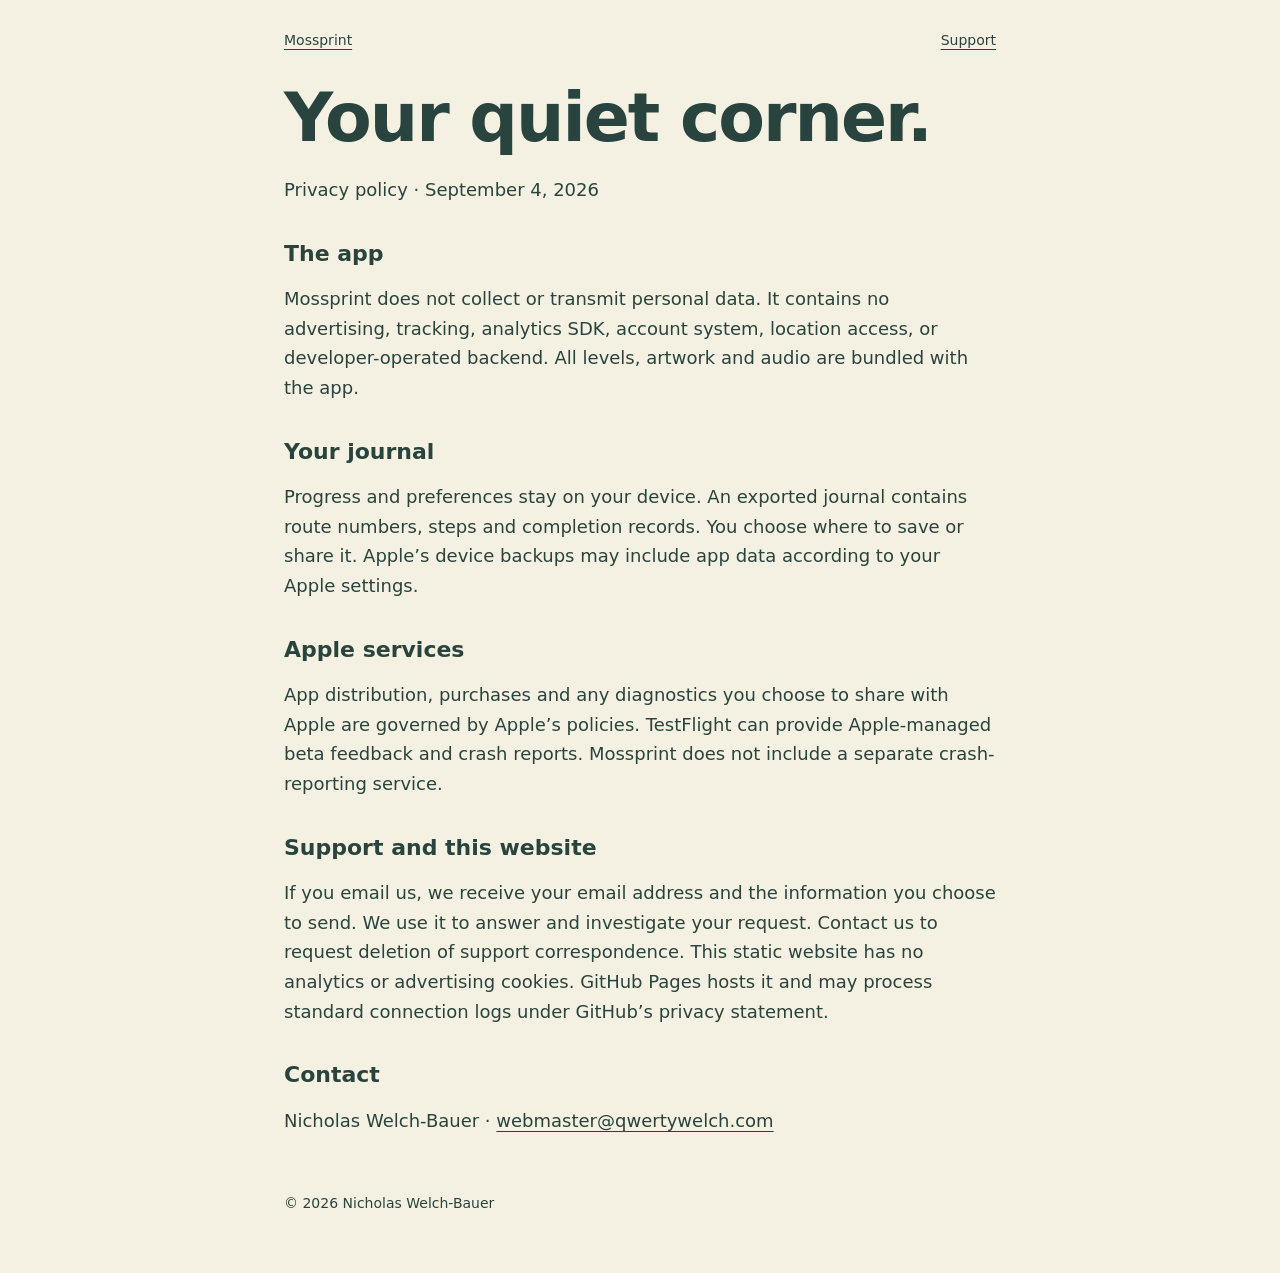
==== privacy.html @ cba482c4 "Publish Mossprint support and privacy pages" ====
<!doctype html><html lang="en"><meta charset="utf-8"><meta name="viewport" content="width=device-width,initial-scale=1"><title>Mossprint Privacy</title><link rel="stylesheet" href="style.css"><main><nav><a href="index.html">Mossprint</a><a href="support.html">Support</a></nav><h1>Your quiet corner.</h1><p>Privacy policy · September 4, 2026</p><h2>The app</h2><p>Mossprint does not collect or transmit personal data. It contains no advertising, tracking, analytics SDK, account system, location access, or developer-operated backend. All levels, artwork and audio are bundled with the app.</p><h2>Your journal</h2><p>Progress and preferences stay on your device. An exported journal contains route numbers, steps and completion records. You choose where to save or share it. Apple’s device backups may include app data according to your Apple settings.</p><h2>Apple services</h2><p>App distribution, purchases and any diagnostics you choose to share with Apple are governed by Apple’s policies. TestFlight can provide Apple-managed beta feedback and crash reports. Mossprint does not include a separate crash-reporting service.</p><h2>Support and this website</h2><p>If you email us, we receive your email address and the information you choose to send. We use it to answer and investigate your request. Contact us to request deletion of support correspondence. This static website has no analytics or advertising cookies. GitHub Pages hosts it and may process standard connection logs under GitHub’s privacy statement.</p><h2>Contact</h2><p>Nicholas Welch-Bauer · <a href="mailto:webmaster@qwertywelch.com">webmaster@qwertywelch.com</a></p><footer>© 2026 Nicholas Welch-Bauer</footer></main></html>
---- style.css ----
:root{color-scheme:light;font-family:system-ui,-apple-system,sans-serif;color:#29443e;background:#f5f1e2}*{box-sizing:border-box}body{margin:0}main{max-width:760px;margin:auto;padding:32px 24px 56px}nav{display:flex;justify-content:space-between;gap:20px;margin-bottom:30px;font-size:14px}nav strong{letter-spacing:3px}.hero{width:100%;border-radius:90px 90px 16px 16px}h1{font-size:clamp(40px,9vw,68px);letter-spacing:-2px;margin:30px 0 12px}h2{font-size:22px;margin-top:36px}p{font-size:18px;line-height:1.65}.lead{font-size:24px}a{color:inherit;text-underline-offset:4px}.button{display:inline-block;background:#29443e;color:#f5f1e2;padding:16px 22px;border-radius:14px;text-decoration:none}footer{margin-top:56px;font-size:14px;line-height:1.8}a:focus-visible{outline:3px solid #a15132;outline-offset:5px}
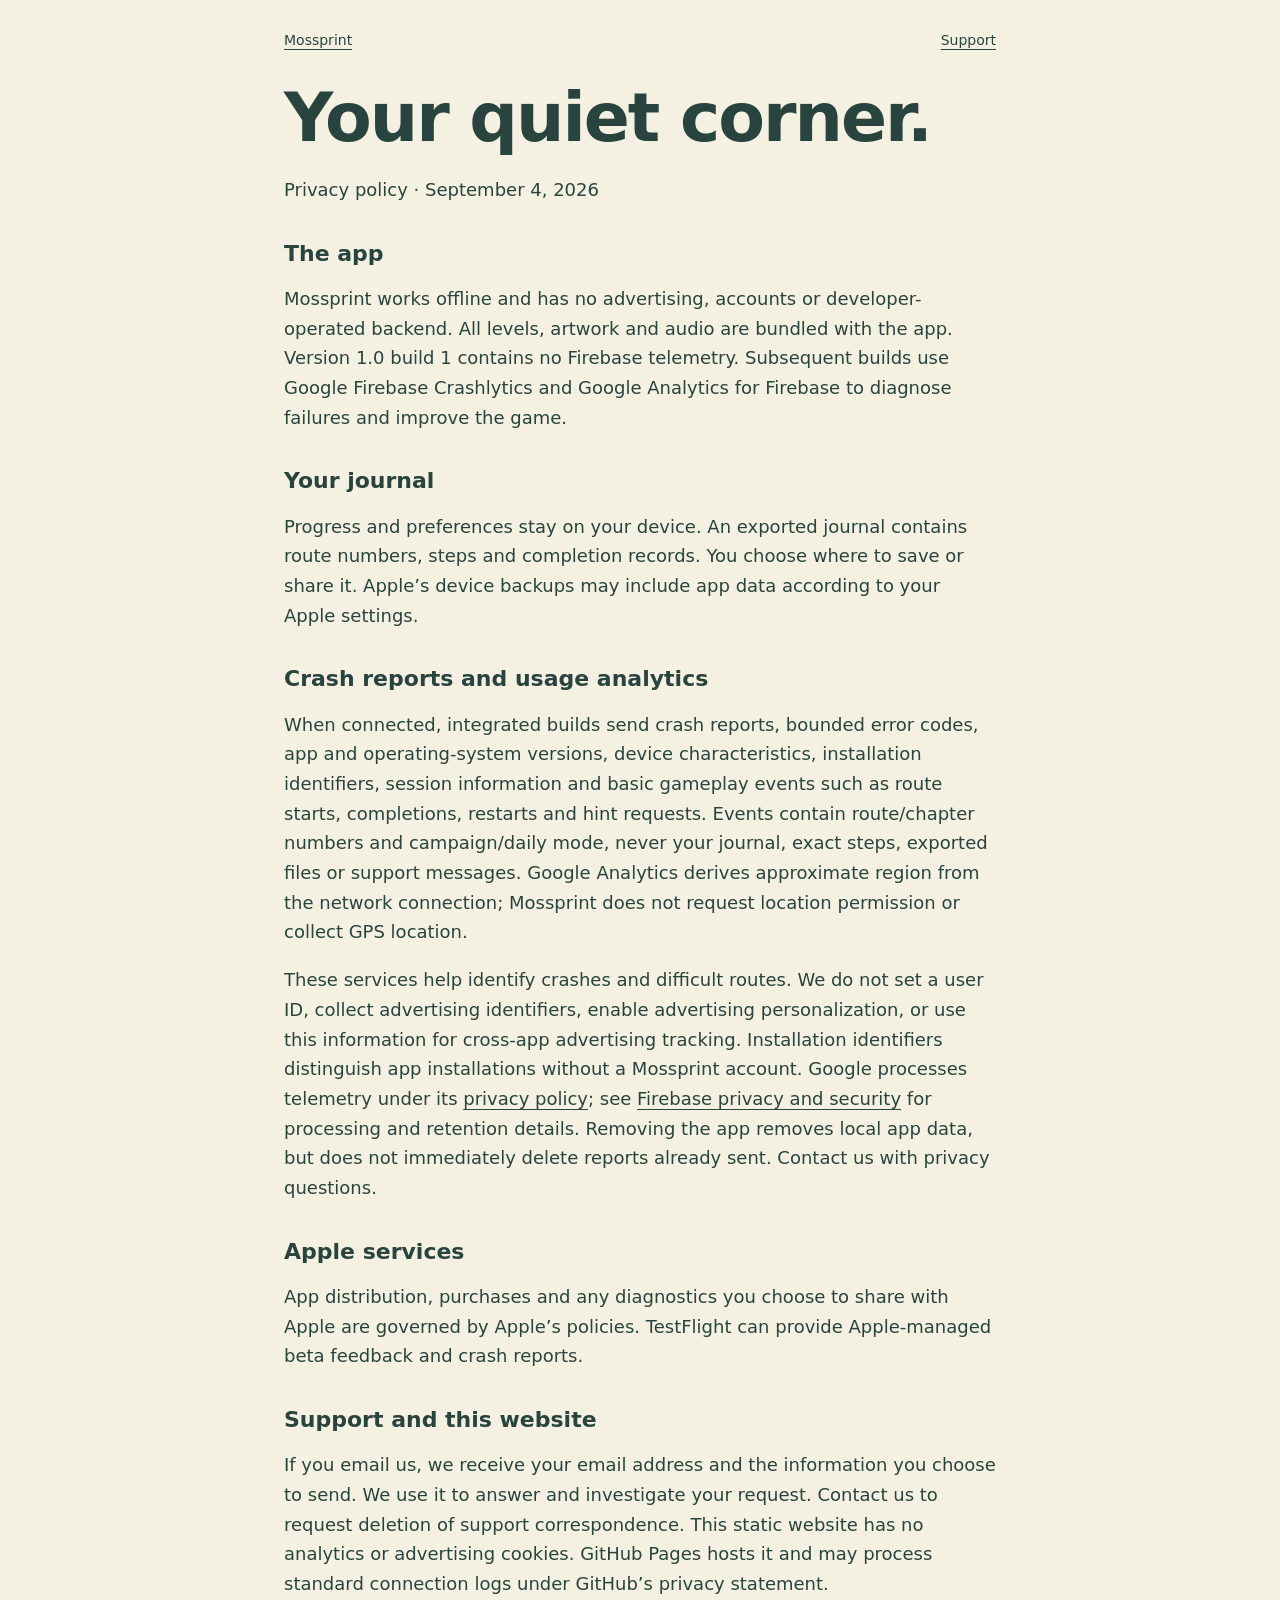
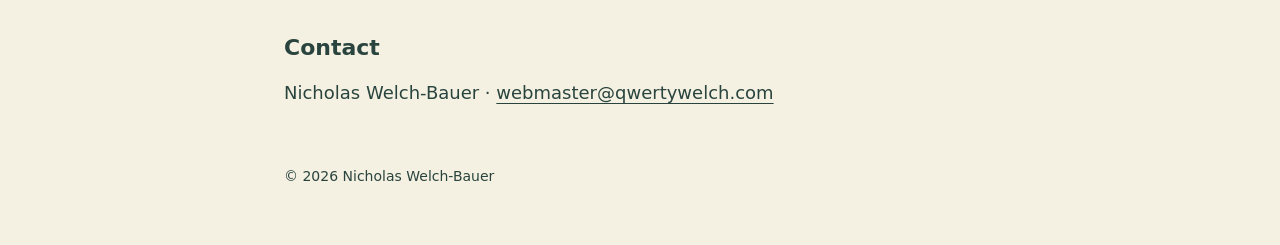
==== commit bf856d2f: "Disclose Mossprint Firebase crash reporting and analytics" ====
--- a/privacy.html
+++ b/privacy.html
@@ -1 +1 @@
-<!doctype html><html lang="en"><meta charset="utf-8"><meta name="viewport" content="width=device-width,initial-scale=1"><title>Mossprint Privacy</title><link rel="stylesheet" href="style.css"><main><nav><a href="index.html">Mossprint</a><a href="support.html">Support</a></nav><h1>Your quiet corner.</h1><p>Privacy policy · September 4, 2026</p><h2>The app</h2><p>Mossprint does not collect or transmit personal data. It contains no advertising, tracking, analytics SDK, account system, location access, or developer-operated backend. All levels, artwork and audio are bundled with the app.</p><h2>Your journal</h2><p>Progress and preferences stay on your device. An exported journal contains route numbers, steps and completion records. You choose where to save or share it. Apple’s device backups may include app data according to your Apple settings.</p><h2>Apple services</h2><p>App distribution, purchases and any diagnostics you choose to share with Apple are governed by Apple’s policies. TestFlight can provide Apple-managed beta feedback and crash reports. Mossprint does not include a separate crash-reporting service.</p><h2>Support and this website</h2><p>If you email us, we receive your email address and the information you choose to send. We use it to answer and investigate your request. Contact us to request deletion of support correspondence. This static website has no analytics or advertising cookies. GitHub Pages hosts it and may process standard connection logs under GitHub’s privacy statement.</p><h2>Contact</h2><p>Nicholas Welch-Bauer · <a href="mailto:webmaster@qwertywelch.com">webmaster@qwertywelch.com</a></p><footer>© 2026 Nicholas Welch-Bauer</footer></main></html>
+<!doctype html><html lang="en"><meta charset="utf-8"><meta name="viewport" content="width=device-width,initial-scale=1"><title>Mossprint Privacy</title><link rel="stylesheet" href="style.css"><main><nav><a href="index.html">Mossprint</a><a href="support.html">Support</a></nav><h1>Your quiet corner.</h1><p>Privacy policy · September 4, 2026</p><h2>The app</h2><p>Mossprint works offline and has no advertising, accounts or developer-operated backend. All levels, artwork and audio are bundled with the app. Version 1.0 build 1 contains no Firebase telemetry. Subsequent builds use Google Firebase Crashlytics and Google Analytics for Firebase to diagnose failures and improve the game.</p><h2>Your journal</h2><p>Progress and preferences stay on your device. An exported journal contains route numbers, steps and completion records. You choose where to save or share it. Apple’s device backups may include app data according to your Apple settings.</p><h2>Crash reports and usage analytics</h2><p>When connected, integrated builds send crash reports, bounded error codes, app and operating-system versions, device characteristics, installation identifiers, session information and basic gameplay events such as route starts, completions, restarts and hint requests. Events contain route/chapter numbers and campaign/daily mode, never your journal, exact steps, exported files or support messages. Google Analytics derives approximate region from the network connection; Mossprint does not request location permission or collect GPS location.</p><p>These services help identify crashes and difficult routes. We do not set a user ID, collect advertising identifiers, enable advertising personalization, or use this information for cross-app advertising tracking. Installation identifiers distinguish app installations without a Mossprint account. Google processes telemetry under its <a href="https://policies.google.com/privacy">privacy policy</a>; see <a href="https://firebase.google.com/support/privacy">Firebase privacy and security</a> for processing and retention details. Removing the app removes local app data, but does not immediately delete reports already sent. Contact us with privacy questions.</p><h2>Apple services</h2><p>App distribution, purchases and any diagnostics you choose to share with Apple are governed by Apple’s policies. TestFlight can provide Apple-managed beta feedback and crash reports.</p><h2>Support and this website</h2><p>If you email us, we receive your email address and the information you choose to send. We use it to answer and investigate your request. Contact us to request deletion of support correspondence. This static website has no analytics or advertising cookies. GitHub Pages hosts it and may process standard connection logs under GitHub’s privacy statement.</p><h2>Contact</h2><p>Nicholas Welch-Bauer · <a href="mailto:webmaster@qwertywelch.com">webmaster@qwertywelch.com</a></p><footer>© 2026 Nicholas Welch-Bauer</footer></main></html>
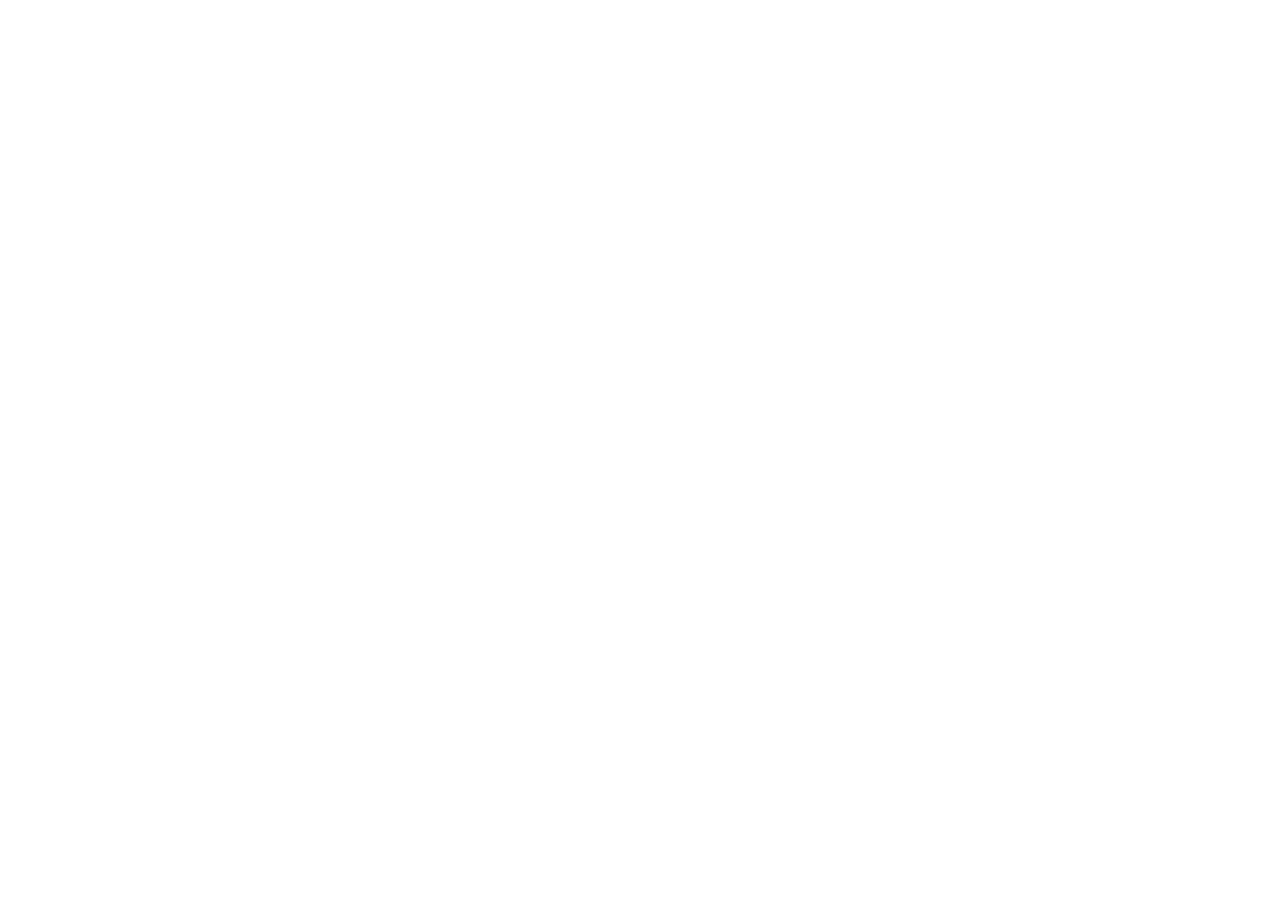
==== commit a9318859: "Redirect to the new home on nshortn.com These pages now live on Cloudflare at <app>.nshortn.com; eac" ====
--- a/privacy.html
+++ b/privacy.html
@@ -1 +1,15 @@
-<!doctype html><html lang="en"><meta charset="utf-8"><meta name="viewport" content="width=device-width,initial-scale=1"><title>Mossprint Privacy</title><link rel="stylesheet" href="style.css"><main><nav><a href="index.html">Mossprint</a><a href="support.html">Support</a></nav><h1>Your quiet corner.</h1><p>Privacy policy · September 4, 2026</p><h2>The app</h2><p>Mossprint works offline and has no advertising, accounts or developer-operated backend. All levels, artwork and audio are bundled with the app. Version 1.0 build 1 contains no Firebase telemetry. Subsequent builds use Google Firebase Crashlytics and Google Analytics for Firebase to diagnose failures and improve the game.</p><h2>Your journal</h2><p>Progress and preferences stay on your device. An exported journal contains route numbers, steps and completion records. You choose where to save or share it. Apple’s device backups may include app data according to your Apple settings.</p><h2>Crash reports and usage analytics</h2><p>When connected, integrated builds send crash reports, bounded error codes, app and operating-system versions, device characteristics, installation identifiers, session information and basic gameplay events such as route starts, completions, restarts and hint requests. Events contain route/chapter numbers and campaign/daily mode, never your journal, exact steps, exported files or support messages. Google Analytics derives approximate region from the network connection; Mossprint does not request location permission or collect GPS location.</p><p>These services help identify crashes and difficult routes. We do not set a user ID, collect advertising identifiers, enable advertising personalization, or use this information for cross-app advertising tracking. Installation identifiers distinguish app installations without a Mossprint account. Google processes telemetry under its <a href="https://policies.google.com/privacy">privacy policy</a>; see <a href="https://firebase.google.com/support/privacy">Firebase privacy and security</a> for processing and retention details. Removing the app removes local app data, but does not immediately delete reports already sent. Contact us with privacy questions.</p><h2>Apple services</h2><p>App distribution, purchases and any diagnostics you choose to share with Apple are governed by Apple’s policies. TestFlight can provide Apple-managed beta feedback and crash reports.</p><h2>Support and this website</h2><p>If you email us, we receive your email address and the information you choose to send. We use it to answer and investigate your request. Contact us to request deletion of support correspondence. This static website has no analytics or advertising cookies. GitHub Pages hosts it and may process standard connection logs under GitHub’s privacy statement.</p><h2>Contact</h2><p>Nicholas Welch-Bauer · <a href="mailto:webmaster@qwertywelch.com">webmaster@qwertywelch.com</a></p><footer>© 2026 Nicholas Welch-Bauer</footer></main></html>
+<!DOCTYPE html>
+<html lang="en">
+<head>
+  <meta charset="utf-8">
+  <meta name="viewport" content="width=device-width, initial-scale=1">
+  <title>This page has moved</title>
+  <meta http-equiv="refresh" content="0; url=https://mossprint.nshortn.com/privacy/">
+  <link rel="canonical" href="https://mossprint.nshortn.com/privacy/">
+  <meta name="robots" content="noindex">
+  <style>body{font:1.0625rem/1.6 system-ui,-apple-system,sans-serif;margin:0;padding:3rem 16px;max-width:36rem;margin-inline:auto}@media (prefers-color-scheme:dark){body{background:#16151b;color:#f1ede4}a{color:#f0b48c}}</style>
+</head>
+<body>
+  <p>This page has moved to <a href="https://mossprint.nshortn.com/privacy/">mossprint.nshortn.com/privacy</a>.</p>
+</body>
+</html>
